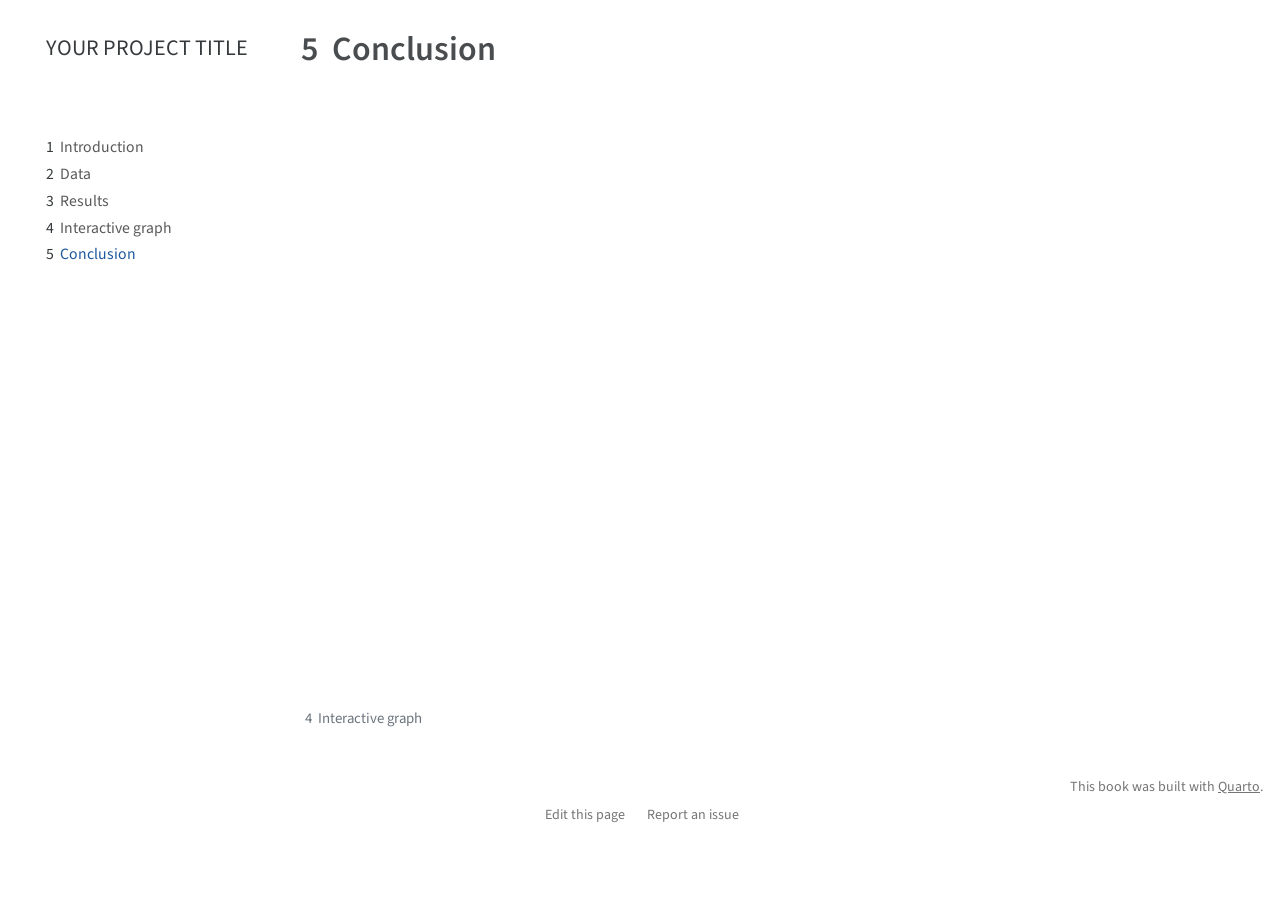
==== docs/conclusion.html @ 46163566 "Initial commit" ====
<!DOCTYPE html>
<html xmlns="http://www.w3.org/1999/xhtml" lang="en" xml:lang="en"><head>

<meta charset="utf-8">
<meta name="generator" content="quarto-1.3.433">

<meta name="viewport" content="width=device-width, initial-scale=1.0, user-scalable=yes">


<title>YOUR PROJECT TITLE - 5&nbsp; Conclusion</title>
<style>
code{white-space: pre-wrap;}
span.smallcaps{font-variant: small-caps;}
div.columns{display: flex; gap: min(4vw, 1.5em);}
div.column{flex: auto; overflow-x: auto;}
div.hanging-indent{margin-left: 1.5em; text-indent: -1.5em;}
ul.task-list{list-style: none;}
ul.task-list li input[type="checkbox"] {
  width: 0.8em;
  margin: 0 0.8em 0.2em -1em; /* quarto-specific, see https://github.com/quarto-dev/quarto-cli/issues/4556 */ 
  vertical-align: middle;
}
</style>


<script src="site_libs/quarto-nav/quarto-nav.js"></script>
<script src="site_libs/quarto-nav/headroom.min.js"></script>
<script src="site_libs/clipboard/clipboard.min.js"></script>
<script src="site_libs/quarto-search/autocomplete.umd.js"></script>
<script src="site_libs/quarto-search/fuse.min.js"></script>
<script src="site_libs/quarto-search/quarto-search.js"></script>
<meta name="quarto:offset" content="./">
<link href="./d3graph.html" rel="prev">
<script src="site_libs/quarto-html/quarto.js"></script>
<script src="site_libs/quarto-html/popper.min.js"></script>
<script src="site_libs/quarto-html/tippy.umd.min.js"></script>
<script src="site_libs/quarto-html/anchor.min.js"></script>
<link href="site_libs/quarto-html/tippy.css" rel="stylesheet">
<link href="site_libs/quarto-html/quarto-syntax-highlighting.css" rel="stylesheet" id="quarto-text-highlighting-styles">
<script src="site_libs/bootstrap/bootstrap.min.js"></script>
<link href="site_libs/bootstrap/bootstrap-icons.css" rel="stylesheet">
<link href="site_libs/bootstrap/bootstrap.min.css" rel="stylesheet" id="quarto-bootstrap" data-mode="light">
<script id="quarto-search-options" type="application/json">{
  "location": "sidebar",
  "copy-button": false,
  "collapse-after": 3,
  "panel-placement": "start",
  "type": "textbox",
  "limit": 20,
  "language": {
    "search-no-results-text": "No results",
    "search-matching-documents-text": "matching documents",
    "search-copy-link-title": "Copy link to search",
    "search-hide-matches-text": "Hide additional matches",
    "search-more-match-text": "more match in this document",
    "search-more-matches-text": "more matches in this document",
    "search-clear-button-title": "Clear",
    "search-detached-cancel-button-title": "Cancel",
    "search-submit-button-title": "Submit",
    "search-label": "Search"
  }
}</script>


</head>

<body class="nav-sidebar floating">

<div id="quarto-search-results"></div>
  <header id="quarto-header" class="headroom fixed-top">
  <nav class="quarto-secondary-nav">
    <div class="container-fluid d-flex">
      <button type="button" class="quarto-btn-toggle btn" data-bs-toggle="collapse" data-bs-target="#quarto-sidebar,#quarto-sidebar-glass" aria-controls="quarto-sidebar" aria-expanded="false" aria-label="Toggle sidebar navigation" onclick="if (window.quartoToggleHeadroom) { window.quartoToggleHeadroom(); }">
        <i class="bi bi-layout-text-sidebar-reverse"></i>
      </button>
      <nav class="quarto-page-breadcrumbs" aria-label="breadcrumb"><ol class="breadcrumb"><li class="breadcrumb-item"><a href="./conclusion.html"><span class="chapter-number">5</span>&nbsp; <span class="chapter-title">Conclusion</span></a></li></ol></nav>
      <a class="flex-grow-1" role="button" data-bs-toggle="collapse" data-bs-target="#quarto-sidebar,#quarto-sidebar-glass" aria-controls="quarto-sidebar" aria-expanded="false" aria-label="Toggle sidebar navigation" onclick="if (window.quartoToggleHeadroom) { window.quartoToggleHeadroom(); }">      
      </a>
      <button type="button" class="btn quarto-search-button" aria-label="" onclick="window.quartoOpenSearch();">
        <i class="bi bi-search"></i>
      </button>
    </div>
  </nav>
</header>
<!-- content -->
<div id="quarto-content" class="quarto-container page-columns page-rows-contents page-layout-article">
<!-- sidebar -->
  <nav id="quarto-sidebar" class="sidebar collapse collapse-horizontal sidebar-navigation floating overflow-auto">
    <div class="pt-lg-2 mt-2 text-left sidebar-header">
    <div class="sidebar-title mb-0 py-0">
      <a href="./">YOUR PROJECT TITLE</a> 
        <div class="sidebar-tools-main">
    <a href="https://github.com/YOUR_GITHUB_ACCOUNT/REPO_NAME" rel="" title="Source Code" class="quarto-navigation-tool px-1" aria-label="Source Code"><i class="bi bi-github"></i></a>
</div>
    </div>
      </div>
        <div class="mt-2 flex-shrink-0 align-items-center">
        <div class="sidebar-search">
        <div id="quarto-search" class="" title="Search"></div>
        </div>
        </div>
    <div class="sidebar-menu-container"> 
    <ul class="list-unstyled mt-1">
        <li class="sidebar-item">
  <div class="sidebar-item-container"> 
  <a href="./index.html" class="sidebar-item-text sidebar-link">
 <span class="menu-text"><span class="chapter-number">1</span>&nbsp; <span class="chapter-title">Introduction</span></span></a>
  </div>
</li>
        <li class="sidebar-item">
  <div class="sidebar-item-container"> 
  <a href="./data.html" class="sidebar-item-text sidebar-link">
 <span class="menu-text"><span class="chapter-number">2</span>&nbsp; <span class="chapter-title">Data</span></span></a>
  </div>
</li>
        <li class="sidebar-item">
  <div class="sidebar-item-container"> 
  <a href="./results.html" class="sidebar-item-text sidebar-link">
 <span class="menu-text"><span class="chapter-number">3</span>&nbsp; <span class="chapter-title">Results</span></span></a>
  </div>
</li>
        <li class="sidebar-item">
  <div class="sidebar-item-container"> 
  <a href="./d3graph.html" class="sidebar-item-text sidebar-link">
 <span class="menu-text"><span class="chapter-number">4</span>&nbsp; <span class="chapter-title">Interactive graph</span></span></a>
  </div>
</li>
        <li class="sidebar-item">
  <div class="sidebar-item-container"> 
  <a href="./conclusion.html" class="sidebar-item-text sidebar-link active">
 <span class="menu-text"><span class="chapter-number">5</span>&nbsp; <span class="chapter-title">Conclusion</span></span></a>
  </div>
</li>
    </ul>
    </div>
</nav>
<div id="quarto-sidebar-glass" data-bs-toggle="collapse" data-bs-target="#quarto-sidebar,#quarto-sidebar-glass"></div>
<!-- margin-sidebar -->
    <div id="quarto-margin-sidebar" class="sidebar margin-sidebar">
        
    </div>
<!-- main -->
<main class="content" id="quarto-document-content">

<header id="title-block-header" class="quarto-title-block default">
<div class="quarto-title">
<h1 class="title"><span class="chapter-number">5</span>&nbsp; <span class="chapter-title">Conclusion</span></h1>
</div>



<div class="quarto-title-meta">

    
  
    
  </div>
  

</header>




</main> <!-- /main -->
<script id="quarto-html-after-body" type="application/javascript">
window.document.addEventListener("DOMContentLoaded", function (event) {
  const toggleBodyColorMode = (bsSheetEl) => {
    const mode = bsSheetEl.getAttribute("data-mode");
    const bodyEl = window.document.querySelector("body");
    if (mode === "dark") {
      bodyEl.classList.add("quarto-dark");
      bodyEl.classList.remove("quarto-light");
    } else {
      bodyEl.classList.add("quarto-light");
      bodyEl.classList.remove("quarto-dark");
    }
  }
  const toggleBodyColorPrimary = () => {
    const bsSheetEl = window.document.querySelector("link#quarto-bootstrap");
    if (bsSheetEl) {
      toggleBodyColorMode(bsSheetEl);
    }
  }
  toggleBodyColorPrimary();  
  const icon = "";
  const anchorJS = new window.AnchorJS();
  anchorJS.options = {
    placement: 'right',
    icon: icon
  };
  anchorJS.add('.anchored');
  const isCodeAnnotation = (el) => {
    for (const clz of el.classList) {
      if (clz.startsWith('code-annotation-')) {                     
        return true;
      }
    }
    return false;
  }
  const clipboard = new window.ClipboardJS('.code-copy-button', {
    text: function(trigger) {
      const codeEl = trigger.previousElementSibling.cloneNode(true);
      for (const childEl of codeEl.children) {
        if (isCodeAnnotation(childEl)) {
          childEl.remove();
        }
      }
      return codeEl.innerText;
    }
  });
  clipboard.on('success', function(e) {
    // button target
    const button = e.trigger;
    // don't keep focus
    button.blur();
    // flash "checked"
    button.classList.add('code-copy-button-checked');
    var currentTitle = button.getAttribute("title");
    button.setAttribute("title", "Copied!");
    let tooltip;
    if (window.bootstrap) {
      button.setAttribute("data-bs-toggle", "tooltip");
      button.setAttribute("data-bs-placement", "left");
      button.setAttribute("data-bs-title", "Copied!");
      tooltip = new bootstrap.Tooltip(button, 
        { trigger: "manual", 
          customClass: "code-copy-button-tooltip",
          offset: [0, -8]});
      tooltip.show();    
    }
    setTimeout(function() {
      if (tooltip) {
        tooltip.hide();
        button.removeAttribute("data-bs-title");
        button.removeAttribute("data-bs-toggle");
        button.removeAttribute("data-bs-placement");
      }
      button.setAttribute("title", currentTitle);
      button.classList.remove('code-copy-button-checked');
    }, 1000);
    // clear code selection
    e.clearSelection();
  });
  function tippyHover(el, contentFn) {
    const config = {
      allowHTML: true,
      content: contentFn,
      maxWidth: 500,
      delay: 100,
      arrow: false,
      appendTo: function(el) {
          return el.parentElement;
      },
      interactive: true,
      interactiveBorder: 10,
      theme: 'quarto',
      placement: 'bottom-start'
    };
    window.tippy(el, config); 
  }
  const noterefs = window.document.querySelectorAll('a[role="doc-noteref"]');
  for (var i=0; i<noterefs.length; i++) {
    const ref = noterefs[i];
    tippyHover(ref, function() {
      // use id or data attribute instead here
      let href = ref.getAttribute('data-footnote-href') || ref.getAttribute('href');
      try { href = new URL(href).hash; } catch {}
      const id = href.replace(/^#\/?/, "");
      const note = window.document.getElementById(id);
      return note.innerHTML;
    });
  }
      let selectedAnnoteEl;
      const selectorForAnnotation = ( cell, annotation) => {
        let cellAttr = 'data-code-cell="' + cell + '"';
        let lineAttr = 'data-code-annotation="' +  annotation + '"';
        const selector = 'span[' + cellAttr + '][' + lineAttr + ']';
        return selector;
      }
      const selectCodeLines = (annoteEl) => {
        const doc = window.document;
        const targetCell = annoteEl.getAttribute("data-target-cell");
        const targetAnnotation = annoteEl.getAttribute("data-target-annotation");
        const annoteSpan = window.document.querySelector(selectorForAnnotation(targetCell, targetAnnotation));
        const lines = annoteSpan.getAttribute("data-code-lines").split(",");
        const lineIds = lines.map((line) => {
          return targetCell + "-" + line;
        })
        let top = null;
        let height = null;
        let parent = null;
        if (lineIds.length > 0) {
            //compute the position of the single el (top and bottom and make a div)
            const el = window.document.getElementById(lineIds[0]);
            top = el.offsetTop;
            height = el.offsetHeight;
            parent = el.parentElement.parentElement;
          if (lineIds.length > 1) {
            const lastEl = window.document.getElementById(lineIds[lineIds.length - 1]);
            const bottom = lastEl.offsetTop + lastEl.offsetHeight;
            height = bottom - top;
          }
          if (top !== null && height !== null && parent !== null) {
            // cook up a div (if necessary) and position it 
            let div = window.document.getElementById("code-annotation-line-highlight");
            if (div === null) {
              div = window.document.createElement("div");
              div.setAttribute("id", "code-annotation-line-highlight");
              div.style.position = 'absolute';
              parent.appendChild(div);
            }
            div.style.top = top - 2 + "px";
            div.style.height = height + 4 + "px";
            let gutterDiv = window.document.getElementById("code-annotation-line-highlight-gutter");
            if (gutterDiv === null) {
              gutterDiv = window.document.createElement("div");
              gutterDiv.setAttribute("id", "code-annotation-line-highlight-gutter");
              gutterDiv.style.position = 'absolute';
              const codeCell = window.document.getElementById(targetCell);
              const gutter = codeCell.querySelector('.code-annotation-gutter');
              gutter.appendChild(gutterDiv);
            }
            gutterDiv.style.top = top - 2 + "px";
            gutterDiv.style.height = height + 4 + "px";
          }
          selectedAnnoteEl = annoteEl;
        }
      };
      const unselectCodeLines = () => {
        const elementsIds = ["code-annotation-line-highlight", "code-annotation-line-highlight-gutter"];
        elementsIds.forEach((elId) => {
          const div = window.document.getElementById(elId);
          if (div) {
            div.remove();
          }
        });
        selectedAnnoteEl = undefined;
      };
      // Attach click handler to the DT
      const annoteDls = window.document.querySelectorAll('dt[data-target-cell]');
      for (const annoteDlNode of annoteDls) {
        annoteDlNode.addEventListener('click', (event) => {
          const clickedEl = event.target;
          if (clickedEl !== selectedAnnoteEl) {
            unselectCodeLines();
            const activeEl = window.document.querySelector('dt[data-target-cell].code-annotation-active');
            if (activeEl) {
              activeEl.classList.remove('code-annotation-active');
            }
            selectCodeLines(clickedEl);
            clickedEl.classList.add('code-annotation-active');
          } else {
            // Unselect the line
            unselectCodeLines();
            clickedEl.classList.remove('code-annotation-active');
          }
        });
      }
  const findCites = (el) => {
    const parentEl = el.parentElement;
    if (parentEl) {
      const cites = parentEl.dataset.cites;
      if (cites) {
        return {
          el,
          cites: cites.split(' ')
        };
      } else {
        return findCites(el.parentElement)
      }
    } else {
      return undefined;
    }
  };
  var bibliorefs = window.document.querySelectorAll('a[role="doc-biblioref"]');
  for (var i=0; i<bibliorefs.length; i++) {
    const ref = bibliorefs[i];
    const citeInfo = findCites(ref);
    if (citeInfo) {
      tippyHover(citeInfo.el, function() {
        var popup = window.document.createElement('div');
        citeInfo.cites.forEach(function(cite) {
          var citeDiv = window.document.createElement('div');
          citeDiv.classList.add('hanging-indent');
          citeDiv.classList.add('csl-entry');
          var biblioDiv = window.document.getElementById('ref-' + cite);
          if (biblioDiv) {
            citeDiv.innerHTML = biblioDiv.innerHTML;
          }
          popup.appendChild(citeDiv);
        });
        return popup.innerHTML;
      });
    }
  }
});
</script>
<nav class="page-navigation">
  <div class="nav-page nav-page-previous">
      <a href="./d3graph.html" class="pagination-link">
        <i class="bi bi-arrow-left-short"></i> <span class="nav-page-text"><span class="chapter-number">4</span>&nbsp; <span class="chapter-title">Interactive graph</span></span>
      </a>          
  </div>
  <div class="nav-page nav-page-next">
  </div>
</nav>
</div> <!-- /content -->
<footer class="footer">
  <div class="nav-footer">
    <div class="nav-footer-left">
      &nbsp;
    </div>   
    <div class="nav-footer-center">
      &nbsp;
    <div class="toc-actions"><div><i class="bi bi-github"></i></div><div class="action-links"><p><a href="https://github.com/YOUR_GITHUB_ACCOUNT/REPO_NAME/edit/main/conclusion.qmd" class="toc-action">Edit this page</a></p><p><a href="https://github.com/YOUR_GITHUB_ACCOUNT/REPO_NAME/issues/new" class="toc-action">Report an issue</a></p></div></div></div>
    <div class="nav-footer-right">This book was built with <a href="https://quarto.org/">Quarto</a>.</div>
  </div>
</footer>



</body></html>
---- docs/site_libs/quarto-html/tippy.css ----
.tippy-box[data-animation=fade][data-state=hidden]{opacity:0}[data-tippy-root]{max-width:calc(100vw - 10px)}.tippy-box{position:relative;background-color:#333;color:#fff;border-radius:4px;font-size:14px;line-height:1.4;white-space:normal;outline:0;transition-property:transform,visibility,opacity}.tippy-box[data-placement^=top]>.tippy-arrow{bottom:0}.tippy-box[data-placement^=top]>.tippy-arrow:before{bottom:-7px;left:0;border-width:8px 8px 0;border-top-color:initial;transform-origin:center top}.tippy-box[data-placement^=bottom]>.tippy-arrow{top:0}.tippy-box[data-placement^=bottom]>.tippy-arrow:before{top:-7px;left:0;border-width:0 8px 8px;border-bottom-color:initial;transform-origin:center bottom}.tippy-box[data-placement^=left]>.tippy-arrow{right:0}.tippy-box[data-placement^=left]>.tippy-arrow:before{border-width:8px 0 8px 8px;border-left-color:initial;right:-7px;transform-origin:center left}.tippy-box[data-placement^=right]>.tippy-arrow{left:0}.tippy-box[data-placement^=right]>.tippy-arrow:before{left:-7px;border-width:8px 8px 8px 0;border-right-color:initial;transform-origin:center right}.tippy-box[data-inertia][data-state=visible]{transition-timing-function:cubic-bezier(.54,1.5,.38,1.11)}.tippy-arrow{width:16px;height:16px;color:#333}.tippy-arrow:before{content:"";position:absolute;border-color:transparent;border-style:solid}.tippy-content{position:relative;padding:5px 9px;z-index:1}
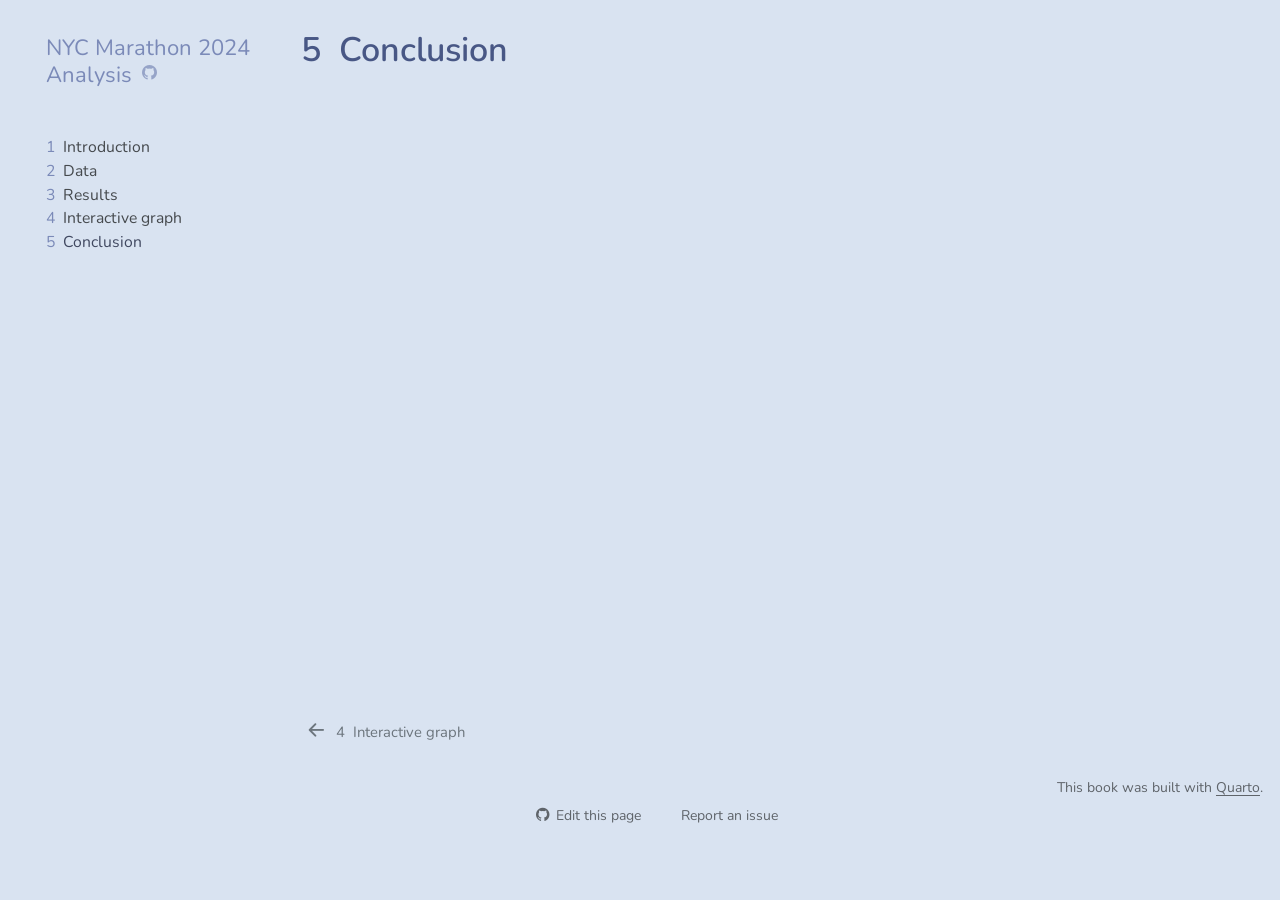
==== commit b4e07471: "render" ====
--- a/docs/conclusion.html
+++ b/docs/conclusion.html
@@ -2,12 +2,12 @@
 <html xmlns="http://www.w3.org/1999/xhtml" lang="en" xml:lang="en"><head>
 
 <meta charset="utf-8">
-<meta name="generator" content="quarto-1.3.433">
+<meta name="generator" content="quarto-1.4.555">
 
 <meta name="viewport" content="width=device-width, initial-scale=1.0, user-scalable=yes">
 
 
-<title>YOUR PROJECT TITLE - 5&nbsp; Conclusion</title>
+<title>NYC Marathon 2024 Analysis - 5&nbsp; Conclusion</title>
 <style>
 code{white-space: pre-wrap;}
 span.smallcaps{font-variant: small-caps;}
@@ -46,7 +46,13 @@
   "collapse-after": 3,
   "panel-placement": "start",
   "type": "textbox",
-  "limit": 20,
+  "limit": 50,
+  "keyboard-shortcut": [
+    "f",
+    "/",
+    "s"
+  ],
+  "show-item-context": false,
   "language": {
     "search-no-results-text": "No results",
     "search-matching-documents-text": "matching documents",
@@ -55,6 +61,7 @@
     "search-more-match-text": "more match in this document",
     "search-more-matches-text": "more matches in this document",
     "search-clear-button-title": "Clear",
+    "search-text-placeholder": "",
     "search-detached-cancel-button-title": "Cancel",
     "search-submit-button-title": "Submit",
     "search-label": "Search"
@@ -70,12 +77,12 @@
   <header id="quarto-header" class="headroom fixed-top">
   <nav class="quarto-secondary-nav">
     <div class="container-fluid d-flex">
-      <button type="button" class="quarto-btn-toggle btn" data-bs-toggle="collapse" data-bs-target="#quarto-sidebar,#quarto-sidebar-glass" aria-controls="quarto-sidebar" aria-expanded="false" aria-label="Toggle sidebar navigation" onclick="if (window.quartoToggleHeadroom) { window.quartoToggleHeadroom(); }">
+      <button type="button" class="quarto-btn-toggle btn" data-bs-toggle="collapse" data-bs-target=".quarto-sidebar-collapse-item" aria-controls="quarto-sidebar" aria-expanded="false" aria-label="Toggle sidebar navigation" onclick="if (window.quartoToggleHeadroom) { window.quartoToggleHeadroom(); }">
         <i class="bi bi-layout-text-sidebar-reverse"></i>
       </button>
-      <nav class="quarto-page-breadcrumbs" aria-label="breadcrumb"><ol class="breadcrumb"><li class="breadcrumb-item"><a href="./conclusion.html"><span class="chapter-number">5</span>&nbsp; <span class="chapter-title">Conclusion</span></a></li></ol></nav>
-      <a class="flex-grow-1" role="button" data-bs-toggle="collapse" data-bs-target="#quarto-sidebar,#quarto-sidebar-glass" aria-controls="quarto-sidebar" aria-expanded="false" aria-label="Toggle sidebar navigation" onclick="if (window.quartoToggleHeadroom) { window.quartoToggleHeadroom(); }">      
-      </a>
+        <nav class="quarto-page-breadcrumbs" aria-label="breadcrumb"><ol class="breadcrumb"><li class="breadcrumb-item"><a href="./conclusion.html"><span class="chapter-number">5</span>&nbsp; <span class="chapter-title">Conclusion</span></a></li></ol></nav>
+        <a class="flex-grow-1" role="button" data-bs-toggle="collapse" data-bs-target=".quarto-sidebar-collapse-item" aria-controls="quarto-sidebar" aria-expanded="false" aria-label="Toggle sidebar navigation" onclick="if (window.quartoToggleHeadroom) { window.quartoToggleHeadroom(); }">      
+        </a>
       <button type="button" class="btn quarto-search-button" aria-label="" onclick="window.quartoOpenSearch();">
         <i class="bi bi-search"></i>
       </button>
@@ -85,12 +92,12 @@
 <!-- content -->
 <div id="quarto-content" class="quarto-container page-columns page-rows-contents page-layout-article">
 <!-- sidebar -->
-  <nav id="quarto-sidebar" class="sidebar collapse collapse-horizontal sidebar-navigation floating overflow-auto">
+  <nav id="quarto-sidebar" class="sidebar collapse collapse-horizontal quarto-sidebar-collapse-item sidebar-navigation floating overflow-auto">
     <div class="pt-lg-2 mt-2 text-left sidebar-header">
     <div class="sidebar-title mb-0 py-0">
-      <a href="./">YOUR PROJECT TITLE</a> 
+      <a href="./">NYC Marathon 2024 Analysis</a> 
         <div class="sidebar-tools-main">
-    <a href="https://github.com/YOUR_GITHUB_ACCOUNT/REPO_NAME" rel="" title="Source Code" class="quarto-navigation-tool px-1" aria-label="Source Code"><i class="bi bi-github"></i></a>
+    <a href="https://github.com/agomezlloret/edav_final_proj.git" title="Source Code" class="quarto-navigation-tool px-1" aria-label="Source Code"><i class="bi bi-github"></i></a>
 </div>
     </div>
       </div>
@@ -134,7 +141,7 @@
     </ul>
     </div>
 </nav>
-<div id="quarto-sidebar-glass" data-bs-toggle="collapse" data-bs-target="#quarto-sidebar,#quarto-sidebar-glass"></div>
+<div id="quarto-sidebar-glass" class="quarto-sidebar-collapse-item" data-bs-toggle="collapse" data-bs-target=".quarto-sidebar-collapse-item"></div>
 <!-- margin-sidebar -->
     <div id="quarto-margin-sidebar" class="sidebar margin-sidebar">
         
@@ -157,7 +164,9 @@
   </div>
   
 
+
 </header>
+
 
 
 
@@ -242,10 +251,27 @@
     // clear code selection
     e.clearSelection();
   });
-  function tippyHover(el, contentFn) {
+    var localhostRegex = new RegExp(/^(?:http|https):\/\/localhost\:?[0-9]*\//);
+    var mailtoRegex = new RegExp(/^mailto:/);
+      var filterRegex = new RegExp('/' + window.location.host + '/');
+    var isInternal = (href) => {
+        return filterRegex.test(href) || localhostRegex.test(href) || mailtoRegex.test(href);
+    }
+    // Inspect non-navigation links and adorn them if external
+ 	var links = window.document.querySelectorAll('a[href]:not(.nav-link):not(.navbar-brand):not(.toc-action):not(.sidebar-link):not(.sidebar-item-toggle):not(.pagination-link):not(.no-external):not([aria-hidden]):not(.dropdown-item):not(.quarto-navigation-tool)');
+    for (var i=0; i<links.length; i++) {
+      const link = links[i];
+      if (!isInternal(link.href)) {
+        // undo the damage that might have been done by quarto-nav.js in the case of
+        // links that we want to consider external
+        if (link.dataset.originalHref !== undefined) {
+          link.href = link.dataset.originalHref;
+        }
+      }
+    }
+  function tippyHover(el, contentFn, onTriggerFn, onUntriggerFn) {
     const config = {
       allowHTML: true,
-      content: contentFn,
       maxWidth: 500,
       delay: 100,
       arrow: false,
@@ -255,8 +281,17 @@
       interactive: true,
       interactiveBorder: 10,
       theme: 'quarto',
-      placement: 'bottom-start'
+      placement: 'bottom-start',
     };
+    if (contentFn) {
+      config.content = contentFn;
+    }
+    if (onTriggerFn) {
+      config.onTrigger = onTriggerFn;
+    }
+    if (onUntriggerFn) {
+      config.onUntrigger = onUntriggerFn;
+    }
     window.tippy(el, config); 
   }
   const noterefs = window.document.querySelectorAll('a[role="doc-noteref"]');
@@ -268,7 +303,130 @@
       try { href = new URL(href).hash; } catch {}
       const id = href.replace(/^#\/?/, "");
       const note = window.document.getElementById(id);
-      return note.innerHTML;
+      if (note) {
+        return note.innerHTML;
+      } else {
+        return "";
+      }
+    });
+  }
+  const xrefs = window.document.querySelectorAll('a.quarto-xref');
+  const processXRef = (id, note) => {
+    // Strip column container classes
+    const stripColumnClz = (el) => {
+      el.classList.remove("page-full", "page-columns");
+      if (el.children) {
+        for (const child of el.children) {
+          stripColumnClz(child);
+        }
+      }
+    }
+    stripColumnClz(note)
+    if (id === null || id.startsWith('sec-')) {
+      // Special case sections, only their first couple elements
+      const container = document.createElement("div");
+      if (note.children && note.children.length > 2) {
+        container.appendChild(note.children[0].cloneNode(true));
+        for (let i = 1; i < note.children.length; i++) {
+          const child = note.children[i];
+          if (child.tagName === "P" && child.innerText === "") {
+            continue;
+          } else {
+            container.appendChild(child.cloneNode(true));
+            break;
+          }
+        }
+        if (window.Quarto?.typesetMath) {
+          window.Quarto.typesetMath(container);
+        }
+        return container.innerHTML
+      } else {
+        if (window.Quarto?.typesetMath) {
+          window.Quarto.typesetMath(note);
+        }
+        return note.innerHTML;
+      }
+    } else {
+      // Remove any anchor links if they are present
+      const anchorLink = note.querySelector('a.anchorjs-link');
+      if (anchorLink) {
+        anchorLink.remove();
+      }
+      if (window.Quarto?.typesetMath) {
+        window.Quarto.typesetMath(note);
+      }
+      // TODO in 1.5, we should make sure this works without a callout special case
+      if (note.classList.contains("callout")) {
+        return note.outerHTML;
+      } else {
+        return note.innerHTML;
+      }
+    }
+  }
+  for (var i=0; i<xrefs.length; i++) {
+    const xref = xrefs[i];
+    tippyHover(xref, undefined, function(instance) {
+      instance.disable();
+      let url = xref.getAttribute('href');
+      let hash = undefined; 
+      if (url.startsWith('#')) {
+        hash = url;
+      } else {
+        try { hash = new URL(url).hash; } catch {}
+      }
+      if (hash) {
+        const id = hash.replace(/^#\/?/, "");
+        const note = window.document.getElementById(id);
+        if (note !== null) {
+          try {
+            const html = processXRef(id, note.cloneNode(true));
+            instance.setContent(html);
+          } finally {
+            instance.enable();
+            instance.show();
+          }
+        } else {
+          // See if we can fetch this
+          fetch(url.split('#')[0])
+          .then(res => res.text())
+          .then(html => {
+            const parser = new DOMParser();
+            const htmlDoc = parser.parseFromString(html, "text/html");
+            const note = htmlDoc.getElementById(id);
+            if (note !== null) {
+              const html = processXRef(id, note);
+              instance.setContent(html);
+            } 
+          }).finally(() => {
+            instance.enable();
+            instance.show();
+          });
+        }
+      } else {
+        // See if we can fetch a full url (with no hash to target)
+        // This is a special case and we should probably do some content thinning / targeting
+        fetch(url)
+        .then(res => res.text())
+        .then(html => {
+          const parser = new DOMParser();
+          const htmlDoc = parser.parseFromString(html, "text/html");
+          const note = htmlDoc.querySelector('main.content');
+          if (note !== null) {
+            // This should only happen for chapter cross references
+            // (since there is no id in the URL)
+            // remove the first header
+            if (note.children.length > 0 && note.children[0].tagName === "HEADER") {
+              note.children[0].remove();
+            }
+            const html = processXRef(null, note);
+            instance.setContent(html);
+          } 
+        }).finally(() => {
+          instance.enable();
+          instance.show();
+        });
+      }
+    }, function(instance) {
     });
   }
       let selectedAnnoteEl;
@@ -312,6 +470,7 @@
             }
             div.style.top = top - 2 + "px";
             div.style.height = height + 4 + "px";
+            div.style.left = 0;
             let gutterDiv = window.document.getElementById("code-annotation-line-highlight-gutter");
             if (gutterDiv === null) {
               gutterDiv = window.document.createElement("div");
@@ -337,6 +496,32 @@
         });
         selectedAnnoteEl = undefined;
       };
+        // Handle positioning of the toggle
+    window.addEventListener(
+      "resize",
+      throttle(() => {
+        elRect = undefined;
+        if (selectedAnnoteEl) {
+          selectCodeLines(selectedAnnoteEl);
+        }
+      }, 10)
+    );
+    function throttle(fn, ms) {
+    let throttle = false;
+    let timer;
+      return (...args) => {
+        if(!throttle) { // first call gets through
+            fn.apply(this, args);
+            throttle = true;
+        } else { // all the others get throttled
+            if(timer) clearTimeout(timer); // cancel #2
+            timer = setTimeout(() => {
+              fn.apply(this, args);
+              timer = throttle = false;
+            }, ms);
+        }
+      };
+    }
       // Attach click handler to the DT
       const annoteDls = window.document.querySelectorAll('dt[data-target-cell]');
       for (const annoteDlNode of annoteDls) {
@@ -398,7 +583,7 @@
 </script>
 <nav class="page-navigation">
   <div class="nav-page nav-page-previous">
-      <a href="./d3graph.html" class="pagination-link">
+      <a href="./d3graph.html" class="pagination-link" aria-label="Interactive graph">
         <i class="bi bi-arrow-left-short"></i> <span class="nav-page-text"><span class="chapter-number">4</span>&nbsp; <span class="chapter-title">Interactive graph</span></span>
       </a>          
   </div>
@@ -413,11 +598,14 @@
     </div>   
     <div class="nav-footer-center">
       &nbsp;
-    <div class="toc-actions"><div><i class="bi bi-github"></i></div><div class="action-links"><p><a href="https://github.com/YOUR_GITHUB_ACCOUNT/REPO_NAME/edit/main/conclusion.qmd" class="toc-action">Edit this page</a></p><p><a href="https://github.com/YOUR_GITHUB_ACCOUNT/REPO_NAME/issues/new" class="toc-action">Report an issue</a></p></div></div></div>
-    <div class="nav-footer-right">This book was built with <a href="https://quarto.org/">Quarto</a>.</div>
+    <div class="toc-actions"><ul><li><a href="https://github.com/agomezlloret/edav_final_proj.git/edit/main/conclusion.qmd" class="toc-action"><i class="bi bi-github"></i>Edit this page</a></li><li><a href="https://github.com/agomezlloret/edav_final_proj.git/issues/new" class="toc-action"><i class="bi empty"></i>Report an issue</a></li></ul></div></div>
+    <div class="nav-footer-right">
+<p>This book was built with <a href="https://quarto.org/">Quarto</a>.</p>
+</div>
   </div>
 </footer>
 
 
 
+
 </body></html>
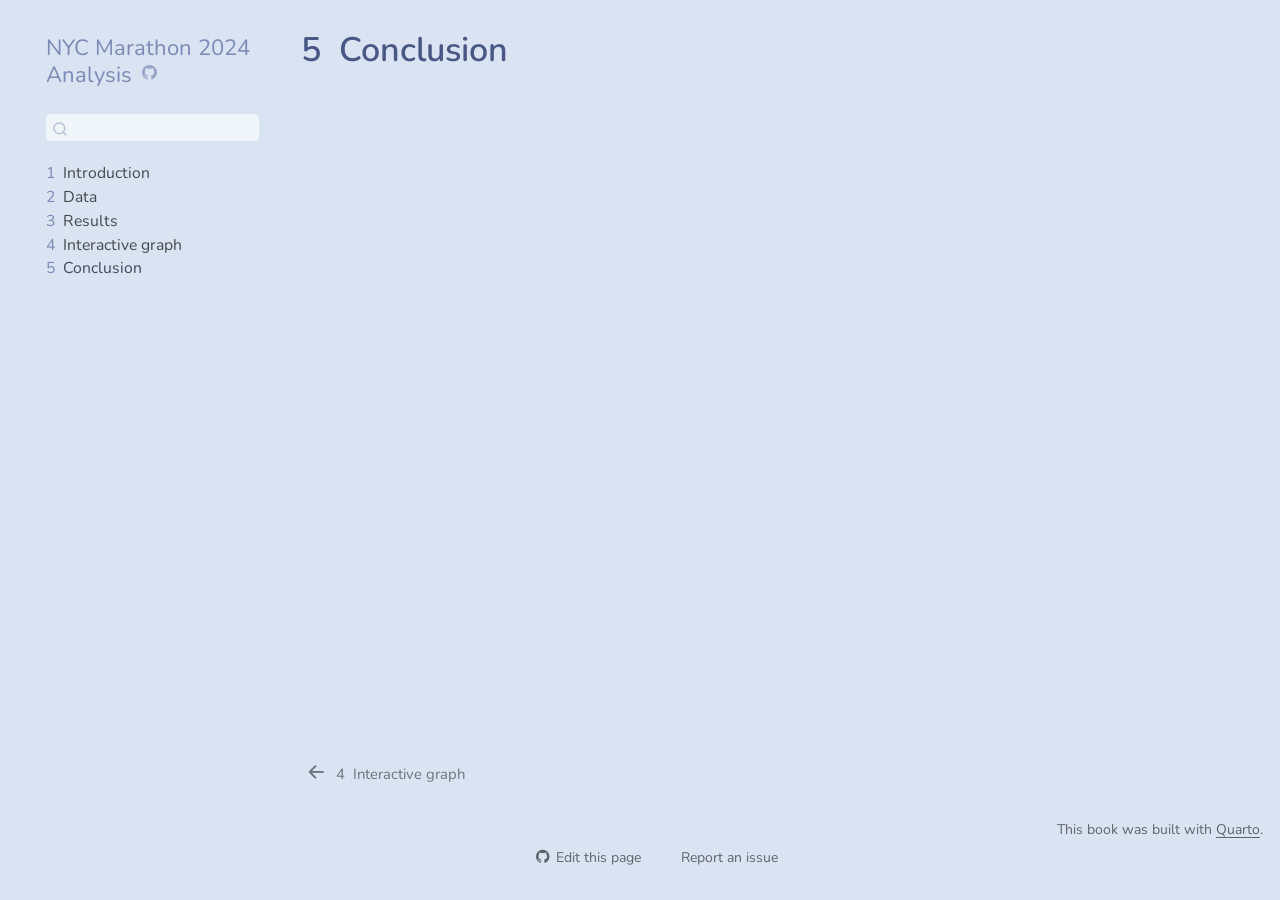
==== commit c0c18390: "commit" ====
--- a/docs/conclusion.html
+++ b/docs/conclusion.html
@@ -2,12 +2,12 @@
 <html xmlns="http://www.w3.org/1999/xhtml" lang="en" xml:lang="en"><head>
 
 <meta charset="utf-8">
-<meta name="generator" content="quarto-1.4.555">
+<meta name="generator" content="quarto-1.5.57">
 
 <meta name="viewport" content="width=device-width, initial-scale=1.0, user-scalable=yes">
 
 
-<title>NYC Marathon 2024 Analysis - 5&nbsp; Conclusion</title>
+<title>5&nbsp; Conclusion – NYC Marathon 2024 Analysis</title>
 <style>
 code{white-space: pre-wrap;}
 span.smallcaps{font-variant: small-caps;}
@@ -77,13 +77,13 @@
   <header id="quarto-header" class="headroom fixed-top">
   <nav class="quarto-secondary-nav">
     <div class="container-fluid d-flex">
-      <button type="button" class="quarto-btn-toggle btn" data-bs-toggle="collapse" data-bs-target=".quarto-sidebar-collapse-item" aria-controls="quarto-sidebar" aria-expanded="false" aria-label="Toggle sidebar navigation" onclick="if (window.quartoToggleHeadroom) { window.quartoToggleHeadroom(); }">
+      <button type="button" class="quarto-btn-toggle btn" data-bs-toggle="collapse" role="button" data-bs-target=".quarto-sidebar-collapse-item" aria-controls="quarto-sidebar" aria-expanded="false" aria-label="Toggle sidebar navigation" onclick="if (window.quartoToggleHeadroom) { window.quartoToggleHeadroom(); }">
         <i class="bi bi-layout-text-sidebar-reverse"></i>
       </button>
         <nav class="quarto-page-breadcrumbs" aria-label="breadcrumb"><ol class="breadcrumb"><li class="breadcrumb-item"><a href="./conclusion.html"><span class="chapter-number">5</span>&nbsp; <span class="chapter-title">Conclusion</span></a></li></ol></nav>
-        <a class="flex-grow-1" role="button" data-bs-toggle="collapse" data-bs-target=".quarto-sidebar-collapse-item" aria-controls="quarto-sidebar" aria-expanded="false" aria-label="Toggle sidebar navigation" onclick="if (window.quartoToggleHeadroom) { window.quartoToggleHeadroom(); }">      
+        <a class="flex-grow-1" role="navigation" data-bs-toggle="collapse" data-bs-target=".quarto-sidebar-collapse-item" aria-controls="quarto-sidebar" aria-expanded="false" aria-label="Toggle sidebar navigation" onclick="if (window.quartoToggleHeadroom) { window.quartoToggleHeadroom(); }">      
         </a>
-      <button type="button" class="btn quarto-search-button" aria-label="" onclick="window.quartoOpenSearch();">
+      <button type="button" class="btn quarto-search-button" aria-label="Search" onclick="window.quartoOpenSearch();">
         <i class="bi bi-search"></i>
       </button>
     </div>
@@ -143,7 +143,7 @@
 </nav>
 <div id="quarto-sidebar-glass" class="quarto-sidebar-collapse-item" data-bs-toggle="collapse" data-bs-target=".quarto-sidebar-collapse-item"></div>
 <!-- margin-sidebar -->
-    <div id="quarto-margin-sidebar" class="sidebar margin-sidebar">
+    <div id="quarto-margin-sidebar" class="sidebar margin-sidebar zindex-bottom">
         
     </div>
 <!-- main -->
@@ -207,18 +207,7 @@
     }
     return false;
   }
-  const clipboard = new window.ClipboardJS('.code-copy-button', {
-    text: function(trigger) {
-      const codeEl = trigger.previousElementSibling.cloneNode(true);
-      for (const childEl of codeEl.children) {
-        if (isCodeAnnotation(childEl)) {
-          childEl.remove();
-        }
-      }
-      return codeEl.innerText;
-    }
-  });
-  clipboard.on('success', function(e) {
+  const onCopySuccess = function(e) {
     // button target
     const button = e.trigger;
     // don't keep focus
@@ -250,7 +239,29 @@
     }, 1000);
     // clear code selection
     e.clearSelection();
+  }
+  const getTextToCopy = function(trigger) {
+      const codeEl = trigger.previousElementSibling.cloneNode(true);
+      for (const childEl of codeEl.children) {
+        if (isCodeAnnotation(childEl)) {
+          childEl.remove();
+        }
+      }
+      return codeEl.innerText;
+  }
+  const clipboard = new window.ClipboardJS('.code-copy-button:not([data-in-quarto-modal])', {
+    text: getTextToCopy
   });
+  clipboard.on('success', onCopySuccess);
+  if (window.document.getElementById('quarto-embedded-source-code-modal')) {
+    // For code content inside modals, clipBoardJS needs to be initialized with a container option
+    // TODO: Check when it could be a function (https://github.com/zenorocha/clipboard.js/issues/860)
+    const clipboardModal = new window.ClipboardJS('.code-copy-button[data-in-quarto-modal]', {
+      text: getTextToCopy,
+      container: window.document.getElementById('quarto-embedded-source-code-modal')
+    });
+    clipboardModal.on('success', onCopySuccess);
+  }
     var localhostRegex = new RegExp(/^(?:http|https):\/\/localhost\:?[0-9]*\//);
     var mailtoRegex = new RegExp(/^mailto:/);
       var filterRegex = new RegExp('/' + window.location.host + '/');
@@ -258,7 +269,7 @@
         return filterRegex.test(href) || localhostRegex.test(href) || mailtoRegex.test(href);
     }
     // Inspect non-navigation links and adorn them if external
- 	var links = window.document.querySelectorAll('a[href]:not(.nav-link):not(.navbar-brand):not(.toc-action):not(.sidebar-link):not(.sidebar-item-toggle):not(.pagination-link):not(.no-external):not([aria-hidden]):not(.dropdown-item):not(.quarto-navigation-tool)');
+ 	var links = window.document.querySelectorAll('a[href]:not(.nav-link):not(.navbar-brand):not(.toc-action):not(.sidebar-link):not(.sidebar-item-toggle):not(.pagination-link):not(.no-external):not([aria-hidden]):not(.dropdown-item):not(.quarto-navigation-tool):not(.about-link)');
     for (var i=0; i<links.length; i++) {
       const link = links[i];
       if (!isInternal(link.href)) {
--- a/docs/site_libs/quarto-html/quarto-syntax-highlighting.css
+++ b/docs/site_libs/quarto-html/quarto-syntax-highlighting.css
@@ -0,0 +1,205 @@
+/* quarto syntax highlight colors */
+:root {
+  --quarto-hl-ot-color: #003B4F;
+  --quarto-hl-at-color: #657422;
+  --quarto-hl-ss-color: #20794D;
+  --quarto-hl-an-color: #5E5E5E;
+  --quarto-hl-fu-color: #4758AB;
+  --quarto-hl-st-color: #20794D;
+  --quarto-hl-cf-color: #003B4F;
+  --quarto-hl-op-color: #5E5E5E;
+  --quarto-hl-er-color: #AD0000;
+  --quarto-hl-bn-color: #AD0000;
+  --quarto-hl-al-color: #AD0000;
+  --quarto-hl-va-color: #111111;
+  --quarto-hl-bu-color: inherit;
+  --quarto-hl-ex-color: inherit;
+  --quarto-hl-pp-color: #AD0000;
+  --quarto-hl-in-color: #5E5E5E;
+  --quarto-hl-vs-color: #20794D;
+  --quarto-hl-wa-color: #5E5E5E;
+  --quarto-hl-do-color: #5E5E5E;
+  --quarto-hl-im-color: #00769E;
+  --quarto-hl-ch-color: #20794D;
+  --quarto-hl-dt-color: #AD0000;
+  --quarto-hl-fl-color: #AD0000;
+  --quarto-hl-co-color: #5E5E5E;
+  --quarto-hl-cv-color: #5E5E5E;
+  --quarto-hl-cn-color: #8f5902;
+  --quarto-hl-sc-color: #5E5E5E;
+  --quarto-hl-dv-color: #AD0000;
+  --quarto-hl-kw-color: #003B4F;
+}
+
+/* other quarto variables */
+:root {
+  --quarto-font-monospace: SFMono-Regular, Menlo, Monaco, Consolas, "Liberation Mono", "Courier New", monospace;
+}
+
+pre > code.sourceCode > span {
+  color: #003B4F;
+}
+
+code span {
+  color: #003B4F;
+}
+
+code.sourceCode > span {
+  color: #003B4F;
+}
+
+div.sourceCode,
+div.sourceCode pre.sourceCode {
+  color: #003B4F;
+}
+
+code span.ot {
+  color: #003B4F;
+  font-style: inherit;
+}
+
+code span.at {
+  color: #657422;
+  font-style: inherit;
+}
+
+code span.ss {
+  color: #20794D;
+  font-style: inherit;
+}
+
+code span.an {
+  color: #5E5E5E;
+  font-style: inherit;
+}
+
+code span.fu {
+  color: #4758AB;
+  font-style: inherit;
+}
+
+code span.st {
+  color: #20794D;
+  font-style: inherit;
+}
+
+code span.cf {
+  color: #003B4F;
+  font-weight: bold;
+  font-style: inherit;
+}
+
+code span.op {
+  color: #5E5E5E;
+  font-style: inherit;
+}
+
+code span.er {
+  color: #AD0000;
+  font-style: inherit;
+}
+
+code span.bn {
+  color: #AD0000;
+  font-style: inherit;
+}
+
+code span.al {
+  color: #AD0000;
+  font-style: inherit;
+}
+
+code span.va {
+  color: #111111;
+  font-style: inherit;
+}
+
+code span.bu {
+  font-style: inherit;
+}
+
+code span.ex {
+  font-style: inherit;
+}
+
+code span.pp {
+  color: #AD0000;
+  font-style: inherit;
+}
+
+code span.in {
+  color: #5E5E5E;
+  font-style: inherit;
+}
+
+code span.vs {
+  color: #20794D;
+  font-style: inherit;
+}
+
+code span.wa {
+  color: #5E5E5E;
+  font-style: italic;
+}
+
+code span.do {
+  color: #5E5E5E;
+  font-style: italic;
+}
+
+code span.im {
+  color: #00769E;
+  font-style: inherit;
+}
+
+code span.ch {
+  color: #20794D;
+  font-style: inherit;
+}
+
+code span.dt {
+  color: #AD0000;
+  font-style: inherit;
+}
+
+code span.fl {
+  color: #AD0000;
+  font-style: inherit;
+}
+
+code span.co {
+  color: #5E5E5E;
+  font-style: inherit;
+}
+
+code span.cv {
+  color: #5E5E5E;
+  font-style: italic;
+}
+
+code span.cn {
+  color: #8f5902;
+  font-style: inherit;
+}
+
+code span.sc {
+  color: #5E5E5E;
+  font-style: inherit;
+}
+
+code span.dv {
+  color: #AD0000;
+  font-style: inherit;
+}
+
+code span.kw {
+  color: #003B4F;
+  font-weight: bold;
+  font-style: inherit;
+}
+
+.prevent-inlining {
+  content: "</";
+}
+
+/*# sourceMappingURL=debc5d5d77c3f9108843748ff7464032.css.map */
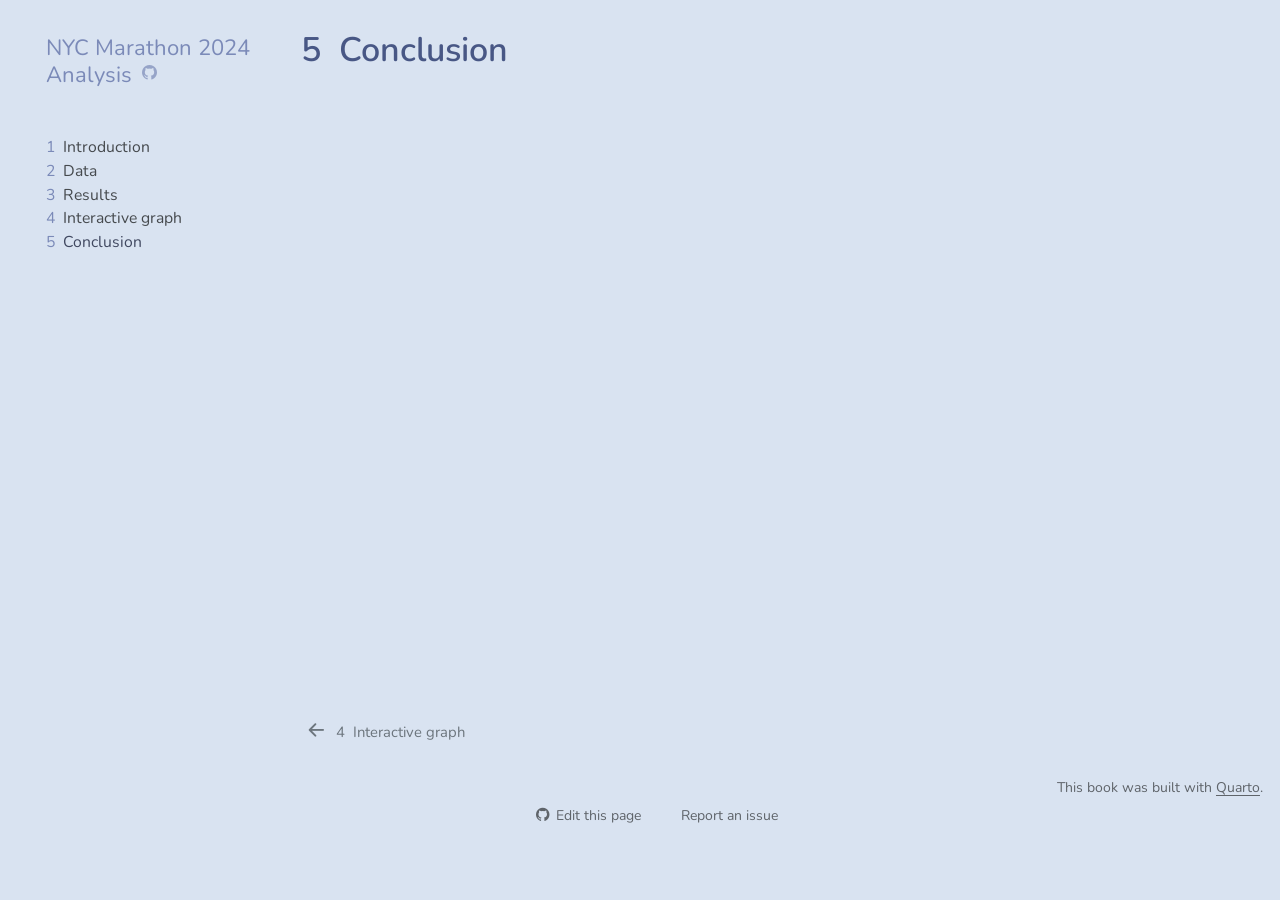
==== commit 33e2d465: "updates" ====
--- a/docs/conclusion.html
+++ b/docs/conclusion.html
@@ -2,12 +2,12 @@
 <html xmlns="http://www.w3.org/1999/xhtml" lang="en" xml:lang="en"><head>
 
 <meta charset="utf-8">
-<meta name="generator" content="quarto-1.5.57">
+<meta name="generator" content="quarto-1.4.555">
 
 <meta name="viewport" content="width=device-width, initial-scale=1.0, user-scalable=yes">
 
 
-<title>5&nbsp; Conclusion – NYC Marathon 2024 Analysis</title>
+<title>NYC Marathon 2024 Analysis - 5&nbsp; Conclusion</title>
 <style>
 code{white-space: pre-wrap;}
 span.smallcaps{font-variant: small-caps;}
@@ -77,13 +77,13 @@
   <header id="quarto-header" class="headroom fixed-top">
   <nav class="quarto-secondary-nav">
     <div class="container-fluid d-flex">
-      <button type="button" class="quarto-btn-toggle btn" data-bs-toggle="collapse" role="button" data-bs-target=".quarto-sidebar-collapse-item" aria-controls="quarto-sidebar" aria-expanded="false" aria-label="Toggle sidebar navigation" onclick="if (window.quartoToggleHeadroom) { window.quartoToggleHeadroom(); }">
+      <button type="button" class="quarto-btn-toggle btn" data-bs-toggle="collapse" data-bs-target=".quarto-sidebar-collapse-item" aria-controls="quarto-sidebar" aria-expanded="false" aria-label="Toggle sidebar navigation" onclick="if (window.quartoToggleHeadroom) { window.quartoToggleHeadroom(); }">
         <i class="bi bi-layout-text-sidebar-reverse"></i>
       </button>
         <nav class="quarto-page-breadcrumbs" aria-label="breadcrumb"><ol class="breadcrumb"><li class="breadcrumb-item"><a href="./conclusion.html"><span class="chapter-number">5</span>&nbsp; <span class="chapter-title">Conclusion</span></a></li></ol></nav>
-        <a class="flex-grow-1" role="navigation" data-bs-toggle="collapse" data-bs-target=".quarto-sidebar-collapse-item" aria-controls="quarto-sidebar" aria-expanded="false" aria-label="Toggle sidebar navigation" onclick="if (window.quartoToggleHeadroom) { window.quartoToggleHeadroom(); }">      
+        <a class="flex-grow-1" role="button" data-bs-toggle="collapse" data-bs-target=".quarto-sidebar-collapse-item" aria-controls="quarto-sidebar" aria-expanded="false" aria-label="Toggle sidebar navigation" onclick="if (window.quartoToggleHeadroom) { window.quartoToggleHeadroom(); }">      
         </a>
-      <button type="button" class="btn quarto-search-button" aria-label="Search" onclick="window.quartoOpenSearch();">
+      <button type="button" class="btn quarto-search-button" aria-label="" onclick="window.quartoOpenSearch();">
         <i class="bi bi-search"></i>
       </button>
     </div>
@@ -143,7 +143,7 @@
 </nav>
 <div id="quarto-sidebar-glass" class="quarto-sidebar-collapse-item" data-bs-toggle="collapse" data-bs-target=".quarto-sidebar-collapse-item"></div>
 <!-- margin-sidebar -->
-    <div id="quarto-margin-sidebar" class="sidebar margin-sidebar zindex-bottom">
+    <div id="quarto-margin-sidebar" class="sidebar margin-sidebar">
         
     </div>
 <!-- main -->
@@ -207,7 +207,18 @@
     }
     return false;
   }
-  const onCopySuccess = function(e) {
+  const clipboard = new window.ClipboardJS('.code-copy-button', {
+    text: function(trigger) {
+      const codeEl = trigger.previousElementSibling.cloneNode(true);
+      for (const childEl of codeEl.children) {
+        if (isCodeAnnotation(childEl)) {
+          childEl.remove();
+        }
+      }
+      return codeEl.innerText;
+    }
+  });
+  clipboard.on('success', function(e) {
     // button target
     const button = e.trigger;
     // don't keep focus
@@ -239,29 +250,7 @@
     }, 1000);
     // clear code selection
     e.clearSelection();
-  }
-  const getTextToCopy = function(trigger) {
-      const codeEl = trigger.previousElementSibling.cloneNode(true);
-      for (const childEl of codeEl.children) {
-        if (isCodeAnnotation(childEl)) {
-          childEl.remove();
-        }
-      }
-      return codeEl.innerText;
-  }
-  const clipboard = new window.ClipboardJS('.code-copy-button:not([data-in-quarto-modal])', {
-    text: getTextToCopy
   });
-  clipboard.on('success', onCopySuccess);
-  if (window.document.getElementById('quarto-embedded-source-code-modal')) {
-    // For code content inside modals, clipBoardJS needs to be initialized with a container option
-    // TODO: Check when it could be a function (https://github.com/zenorocha/clipboard.js/issues/860)
-    const clipboardModal = new window.ClipboardJS('.code-copy-button[data-in-quarto-modal]', {
-      text: getTextToCopy,
-      container: window.document.getElementById('quarto-embedded-source-code-modal')
-    });
-    clipboardModal.on('success', onCopySuccess);
-  }
     var localhostRegex = new RegExp(/^(?:http|https):\/\/localhost\:?[0-9]*\//);
     var mailtoRegex = new RegExp(/^mailto:/);
       var filterRegex = new RegExp('/' + window.location.host + '/');
@@ -269,7 +258,7 @@
         return filterRegex.test(href) || localhostRegex.test(href) || mailtoRegex.test(href);
     }
     // Inspect non-navigation links and adorn them if external
- 	var links = window.document.querySelectorAll('a[href]:not(.nav-link):not(.navbar-brand):not(.toc-action):not(.sidebar-link):not(.sidebar-item-toggle):not(.pagination-link):not(.no-external):not([aria-hidden]):not(.dropdown-item):not(.quarto-navigation-tool):not(.about-link)');
+ 	var links = window.document.querySelectorAll('a[href]:not(.nav-link):not(.navbar-brand):not(.toc-action):not(.sidebar-link):not(.sidebar-item-toggle):not(.pagination-link):not(.no-external):not([aria-hidden]):not(.dropdown-item):not(.quarto-navigation-tool)');
     for (var i=0; i<links.length; i++) {
       const link = links[i];
       if (!isInternal(link.href)) {
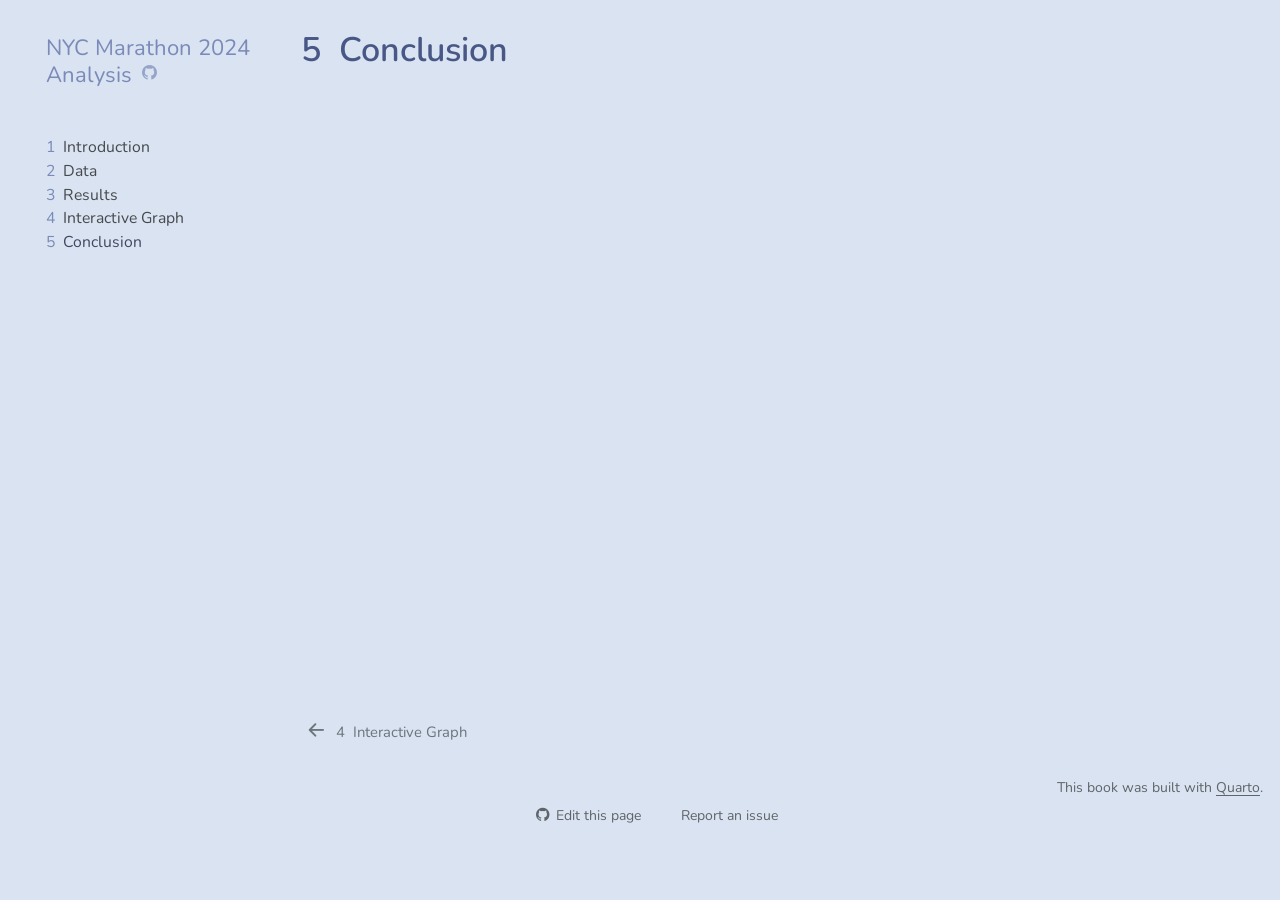
==== commit 9b3434e7: "updating" ====
--- a/docs/conclusion.html
+++ b/docs/conclusion.html
@@ -129,7 +129,7 @@
         <li class="sidebar-item">
   <div class="sidebar-item-container"> 
   <a href="./d3graph.html" class="sidebar-item-text sidebar-link">
- <span class="menu-text"><span class="chapter-number">4</span>&nbsp; <span class="chapter-title">Interactive graph</span></span></a>
+ <span class="menu-text"><span class="chapter-number">4</span>&nbsp; <span class="chapter-title">Interactive Graph</span></span></a>
   </div>
 </li>
         <li class="sidebar-item">
@@ -583,8 +583,8 @@
 </script>
 <nav class="page-navigation">
   <div class="nav-page nav-page-previous">
-      <a href="./d3graph.html" class="pagination-link" aria-label="Interactive graph">
-        <i class="bi bi-arrow-left-short"></i> <span class="nav-page-text"><span class="chapter-number">4</span>&nbsp; <span class="chapter-title">Interactive graph</span></span>
+      <a href="./d3graph.html" class="pagination-link" aria-label="Interactive Graph">
+        <i class="bi bi-arrow-left-short"></i> <span class="nav-page-text"><span class="chapter-number">4</span>&nbsp; <span class="chapter-title">Interactive Graph</span></span>
       </a>          
   </div>
   <div class="nav-page nav-page-next">
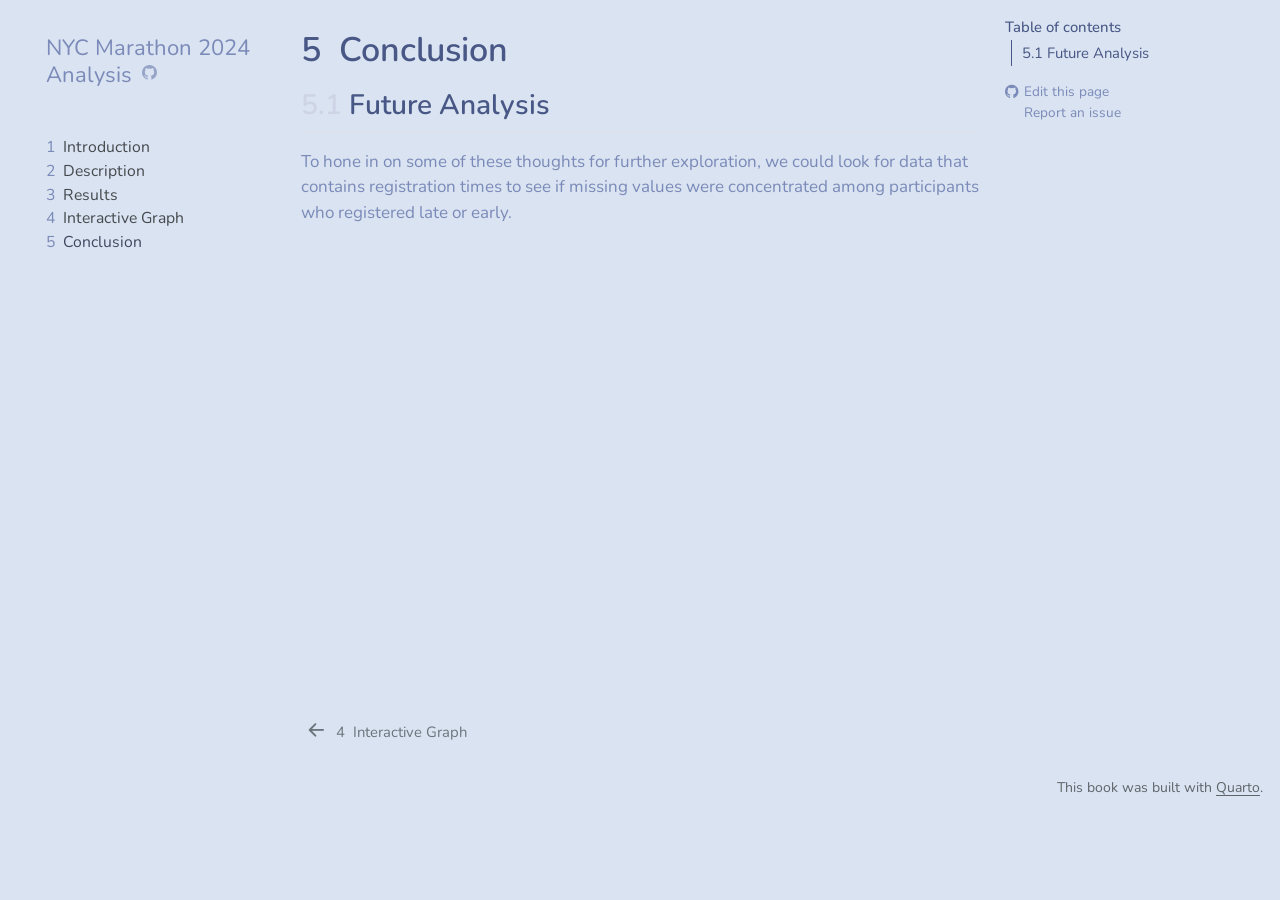
==== commit 3617a0e7: "sara's updates" ====
--- a/docs/conclusion.html
+++ b/docs/conclusion.html
@@ -117,7 +117,7 @@
         <li class="sidebar-item">
   <div class="sidebar-item-container"> 
   <a href="./data.html" class="sidebar-item-text sidebar-link">
- <span class="menu-text"><span class="chapter-number">2</span>&nbsp; <span class="chapter-title">Data</span></span></a>
+ <span class="menu-text"><span class="chapter-number">2</span>&nbsp; <span class="chapter-title">Description</span></span></a>
   </div>
 </li>
         <li class="sidebar-item">
@@ -144,7 +144,13 @@
 <div id="quarto-sidebar-glass" class="quarto-sidebar-collapse-item" data-bs-toggle="collapse" data-bs-target=".quarto-sidebar-collapse-item"></div>
 <!-- margin-sidebar -->
     <div id="quarto-margin-sidebar" class="sidebar margin-sidebar">
-        
+        <nav id="TOC" role="doc-toc" class="toc-active">
+    <h2 id="toc-title">Table of contents</h2>
+   
+  <ul>
+  <li><a href="#future-analysis" id="toc-future-analysis" class="nav-link active" data-scroll-target="#future-analysis"><span class="header-section-number">5.1</span> Future Analysis</a></li>
+  </ul>
+<div class="toc-actions"><ul><li><a href="https://github.com/agomezlloret/edav_final_proj.git/edit/main/conclusion.qmd" class="toc-action"><i class="bi bi-github"></i>Edit this page</a></li><li><a href="https://github.com/agomezlloret/edav_final_proj.git/issues/new" class="toc-action"><i class="bi empty"></i>Report an issue</a></li></ul></div></nav>
     </div>
 <!-- main -->
 <main class="content" id="quarto-document-content">
@@ -168,8 +174,12 @@
 </header>
 
 
-
-
+<section id="future-analysis" class="level2" data-number="5.1">
+<h2 data-number="5.1" class="anchored" data-anchor-id="future-analysis"><span class="header-section-number">5.1</span> Future Analysis</h2>
+<p>To hone in on some of these thoughts for further exploration, we could look for data that contains registration times to see if missing values were concentrated among participants who registered late or early.</p>
+
+
+</section>
 
 </main> <!-- /main -->
 <script id="quarto-html-after-body" type="application/javascript">
@@ -598,7 +608,7 @@
     </div>   
     <div class="nav-footer-center">
       &nbsp;
-    <div class="toc-actions"><ul><li><a href="https://github.com/agomezlloret/edav_final_proj.git/edit/main/conclusion.qmd" class="toc-action"><i class="bi bi-github"></i>Edit this page</a></li><li><a href="https://github.com/agomezlloret/edav_final_proj.git/issues/new" class="toc-action"><i class="bi empty"></i>Report an issue</a></li></ul></div></div>
+    <div class="toc-actions d-sm-block d-md-none"><ul><li><a href="https://github.com/agomezlloret/edav_final_proj.git/edit/main/conclusion.qmd" class="toc-action"><i class="bi bi-github"></i>Edit this page</a></li><li><a href="https://github.com/agomezlloret/edav_final_proj.git/issues/new" class="toc-action"><i class="bi empty"></i>Report an issue</a></li></ul></div></div>
     <div class="nav-footer-right">
 <p>This book was built with <a href="https://quarto.org/">Quarto</a>.</p>
 </div>
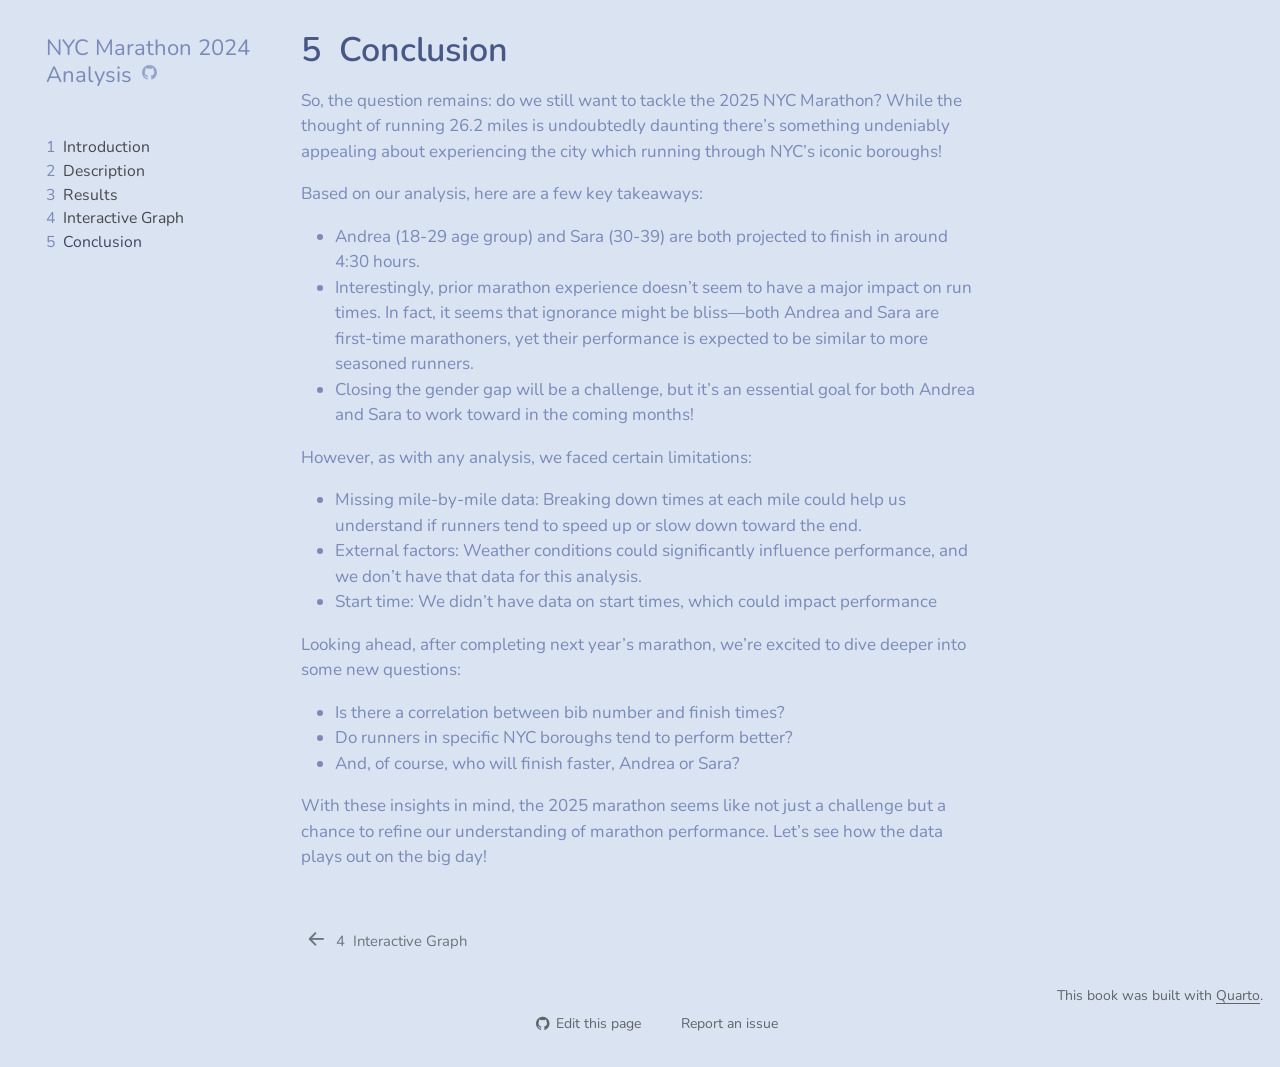
==== commit 68fc8b0e: "updates on interactive graph and conclusion" ====
--- a/docs/conclusion.html
+++ b/docs/conclusion.html
@@ -144,13 +144,7 @@
 <div id="quarto-sidebar-glass" class="quarto-sidebar-collapse-item" data-bs-toggle="collapse" data-bs-target=".quarto-sidebar-collapse-item"></div>
 <!-- margin-sidebar -->
     <div id="quarto-margin-sidebar" class="sidebar margin-sidebar">
-        <nav id="TOC" role="doc-toc" class="toc-active">
-    <h2 id="toc-title">Table of contents</h2>
-   
-  <ul>
-  <li><a href="#future-analysis" id="toc-future-analysis" class="nav-link active" data-scroll-target="#future-analysis"><span class="header-section-number">5.1</span> Future Analysis</a></li>
-  </ul>
-<div class="toc-actions"><ul><li><a href="https://github.com/agomezlloret/edav_final_proj.git/edit/main/conclusion.qmd" class="toc-action"><i class="bi bi-github"></i>Edit this page</a></li><li><a href="https://github.com/agomezlloret/edav_final_proj.git/issues/new" class="toc-action"><i class="bi empty"></i>Report an issue</a></li></ul></div></nav>
+        
     </div>
 <!-- main -->
 <main class="content" id="quarto-document-content">
@@ -174,12 +168,28 @@
 </header>
 
 
-<section id="future-analysis" class="level2" data-number="5.1">
-<h2 data-number="5.1" class="anchored" data-anchor-id="future-analysis"><span class="header-section-number">5.1</span> Future Analysis</h2>
-<p>To hone in on some of these thoughts for further exploration, we could look for data that contains registration times to see if missing values were concentrated among participants who registered late or early.</p>
-
-
-</section>
+<p>So, the question remains: do we still want to tackle the 2025 NYC Marathon? While the thought of running 26.2 miles is undoubtedly daunting there’s something undeniably appealing about experiencing the city which running through NYC’s iconic boroughs!</p>
+<p>Based on our analysis, here are a few key takeaways:</p>
+<ul>
+<li>Andrea (18-29 age group) and Sara (30-39) are both projected to finish in around 4:30 hours.</li>
+<li>Interestingly, prior marathon experience doesn’t seem to have a major impact on run times. In fact, it seems that ignorance might be bliss—both Andrea and Sara are first-time marathoners, yet their performance is expected to be similar to more seasoned runners.</li>
+<li>Closing the gender gap will be a challenge, but it’s an essential goal for both Andrea and Sara to work toward in the coming months!</li>
+</ul>
+<p>However, as with any analysis, we faced certain limitations:</p>
+<ul>
+<li>Missing mile-by-mile data: Breaking down times at each mile could help us understand if runners tend to speed up or slow down toward the end.</li>
+<li>External factors: Weather conditions could significantly influence performance, and we don’t have that data for this analysis.</li>
+<li>Start time: We didn’t have data on start times, which could impact performance</li>
+</ul>
+<p>Looking ahead, after completing next year’s marathon, we’re excited to dive deeper into some new questions:</p>
+<ul>
+<li>Is there a correlation between bib number and finish times?</li>
+<li>Do runners in specific NYC boroughs tend to perform better?</li>
+<li>And, of course, who will finish faster, Andrea or Sara?</li>
+</ul>
+<p>With these insights in mind, the 2025 marathon seems like not just a challenge but a chance to refine our understanding of marathon performance. Let’s see how the data plays out on the big day!</p>
+
+
 
 </main> <!-- /main -->
 <script id="quarto-html-after-body" type="application/javascript">
@@ -608,7 +618,7 @@
     </div>   
     <div class="nav-footer-center">
       &nbsp;
-    <div class="toc-actions d-sm-block d-md-none"><ul><li><a href="https://github.com/agomezlloret/edav_final_proj.git/edit/main/conclusion.qmd" class="toc-action"><i class="bi bi-github"></i>Edit this page</a></li><li><a href="https://github.com/agomezlloret/edav_final_proj.git/issues/new" class="toc-action"><i class="bi empty"></i>Report an issue</a></li></ul></div></div>
+    <div class="toc-actions"><ul><li><a href="https://github.com/agomezlloret/edav_final_proj.git/edit/main/conclusion.qmd" class="toc-action"><i class="bi bi-github"></i>Edit this page</a></li><li><a href="https://github.com/agomezlloret/edav_final_proj.git/issues/new" class="toc-action"><i class="bi empty"></i>Report an issue</a></li></ul></div></div>
     <div class="nav-footer-right">
 <p>This book was built with <a href="https://quarto.org/">Quarto</a>.</p>
 </div>
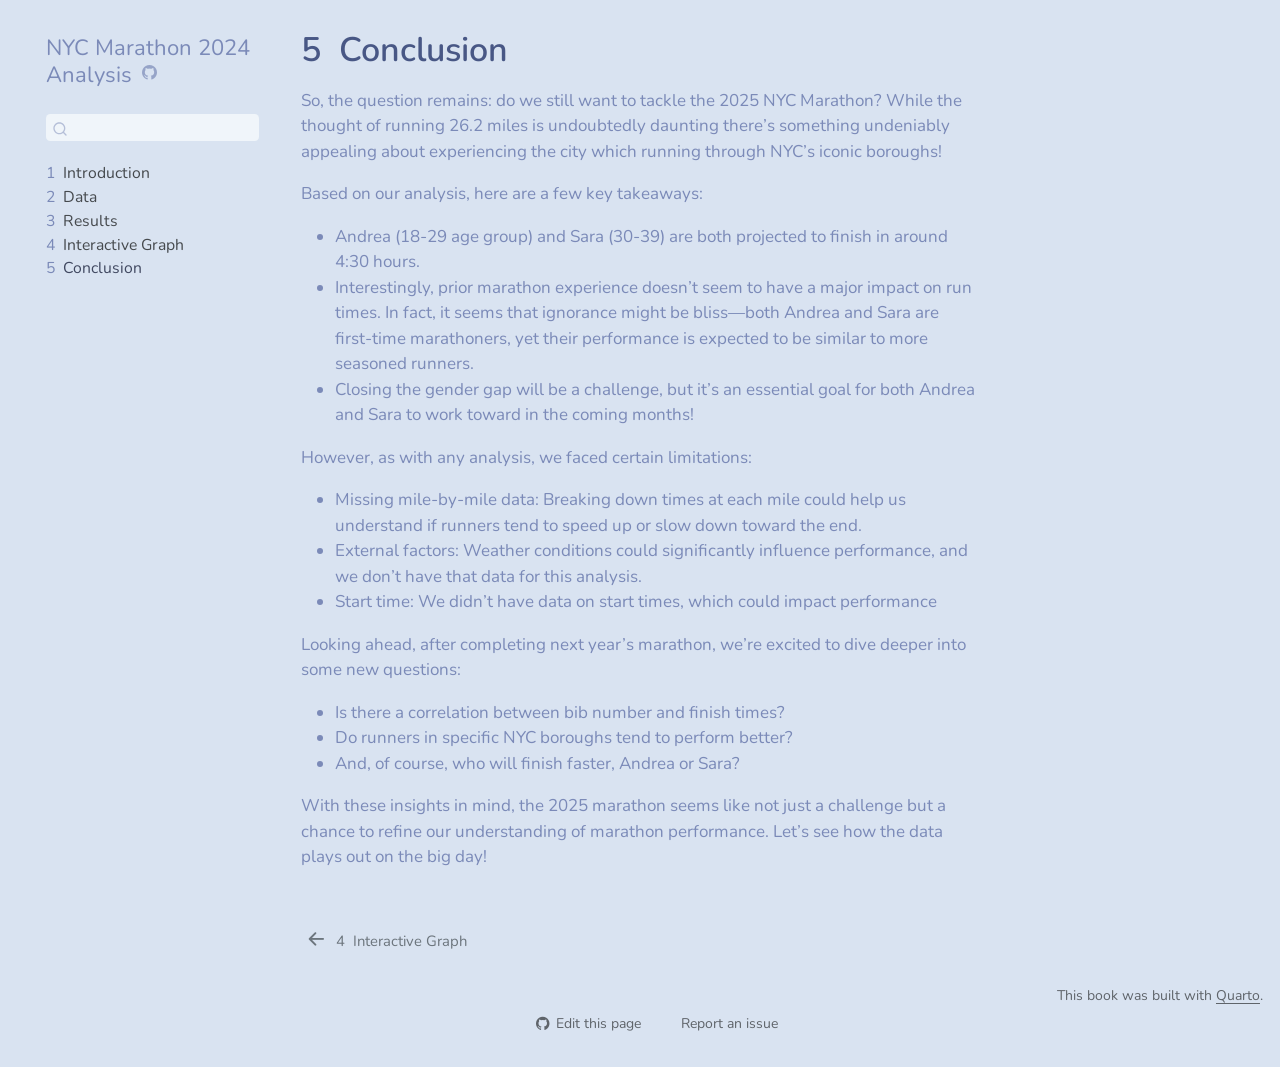
==== commit 8d79e705: "commit from Sara" ====
--- a/docs/conclusion.html
+++ b/docs/conclusion.html
@@ -2,12 +2,12 @@
 <html xmlns="http://www.w3.org/1999/xhtml" lang="en" xml:lang="en"><head>
 
 <meta charset="utf-8">
-<meta name="generator" content="quarto-1.4.555">
+<meta name="generator" content="quarto-1.5.57">
 
 <meta name="viewport" content="width=device-width, initial-scale=1.0, user-scalable=yes">
 
 
-<title>NYC Marathon 2024 Analysis - 5&nbsp; Conclusion</title>
+<title>5&nbsp; Conclusion – NYC Marathon 2024 Analysis</title>
 <style>
 code{white-space: pre-wrap;}
 span.smallcaps{font-variant: small-caps;}
@@ -77,13 +77,13 @@
   <header id="quarto-header" class="headroom fixed-top">
   <nav class="quarto-secondary-nav">
     <div class="container-fluid d-flex">
-      <button type="button" class="quarto-btn-toggle btn" data-bs-toggle="collapse" data-bs-target=".quarto-sidebar-collapse-item" aria-controls="quarto-sidebar" aria-expanded="false" aria-label="Toggle sidebar navigation" onclick="if (window.quartoToggleHeadroom) { window.quartoToggleHeadroom(); }">
+      <button type="button" class="quarto-btn-toggle btn" data-bs-toggle="collapse" role="button" data-bs-target=".quarto-sidebar-collapse-item" aria-controls="quarto-sidebar" aria-expanded="false" aria-label="Toggle sidebar navigation" onclick="if (window.quartoToggleHeadroom) { window.quartoToggleHeadroom(); }">
         <i class="bi bi-layout-text-sidebar-reverse"></i>
       </button>
         <nav class="quarto-page-breadcrumbs" aria-label="breadcrumb"><ol class="breadcrumb"><li class="breadcrumb-item"><a href="./conclusion.html"><span class="chapter-number">5</span>&nbsp; <span class="chapter-title">Conclusion</span></a></li></ol></nav>
-        <a class="flex-grow-1" role="button" data-bs-toggle="collapse" data-bs-target=".quarto-sidebar-collapse-item" aria-controls="quarto-sidebar" aria-expanded="false" aria-label="Toggle sidebar navigation" onclick="if (window.quartoToggleHeadroom) { window.quartoToggleHeadroom(); }">      
+        <a class="flex-grow-1" role="navigation" data-bs-toggle="collapse" data-bs-target=".quarto-sidebar-collapse-item" aria-controls="quarto-sidebar" aria-expanded="false" aria-label="Toggle sidebar navigation" onclick="if (window.quartoToggleHeadroom) { window.quartoToggleHeadroom(); }">      
         </a>
-      <button type="button" class="btn quarto-search-button" aria-label="" onclick="window.quartoOpenSearch();">
+      <button type="button" class="btn quarto-search-button" aria-label="Search" onclick="window.quartoOpenSearch();">
         <i class="bi bi-search"></i>
       </button>
     </div>
@@ -117,7 +117,7 @@
         <li class="sidebar-item">
   <div class="sidebar-item-container"> 
   <a href="./data.html" class="sidebar-item-text sidebar-link">
- <span class="menu-text"><span class="chapter-number">2</span>&nbsp; <span class="chapter-title">Description</span></span></a>
+ <span class="menu-text"><span class="chapter-number">2</span>&nbsp; <span class="chapter-title">Data</span></span></a>
   </div>
 </li>
         <li class="sidebar-item">
@@ -143,7 +143,7 @@
 </nav>
 <div id="quarto-sidebar-glass" class="quarto-sidebar-collapse-item" data-bs-toggle="collapse" data-bs-target=".quarto-sidebar-collapse-item"></div>
 <!-- margin-sidebar -->
-    <div id="quarto-margin-sidebar" class="sidebar margin-sidebar">
+    <div id="quarto-margin-sidebar" class="sidebar margin-sidebar zindex-bottom">
         
     </div>
 <!-- main -->
@@ -227,18 +227,7 @@
     }
     return false;
   }
-  const clipboard = new window.ClipboardJS('.code-copy-button', {
-    text: function(trigger) {
-      const codeEl = trigger.previousElementSibling.cloneNode(true);
-      for (const childEl of codeEl.children) {
-        if (isCodeAnnotation(childEl)) {
-          childEl.remove();
-        }
-      }
-      return codeEl.innerText;
-    }
-  });
-  clipboard.on('success', function(e) {
+  const onCopySuccess = function(e) {
     // button target
     const button = e.trigger;
     // don't keep focus
@@ -270,7 +259,29 @@
     }, 1000);
     // clear code selection
     e.clearSelection();
+  }
+  const getTextToCopy = function(trigger) {
+      const codeEl = trigger.previousElementSibling.cloneNode(true);
+      for (const childEl of codeEl.children) {
+        if (isCodeAnnotation(childEl)) {
+          childEl.remove();
+        }
+      }
+      return codeEl.innerText;
+  }
+  const clipboard = new window.ClipboardJS('.code-copy-button:not([data-in-quarto-modal])', {
+    text: getTextToCopy
   });
+  clipboard.on('success', onCopySuccess);
+  if (window.document.getElementById('quarto-embedded-source-code-modal')) {
+    // For code content inside modals, clipBoardJS needs to be initialized with a container option
+    // TODO: Check when it could be a function (https://github.com/zenorocha/clipboard.js/issues/860)
+    const clipboardModal = new window.ClipboardJS('.code-copy-button[data-in-quarto-modal]', {
+      text: getTextToCopy,
+      container: window.document.getElementById('quarto-embedded-source-code-modal')
+    });
+    clipboardModal.on('success', onCopySuccess);
+  }
     var localhostRegex = new RegExp(/^(?:http|https):\/\/localhost\:?[0-9]*\//);
     var mailtoRegex = new RegExp(/^mailto:/);
       var filterRegex = new RegExp('/' + window.location.host + '/');
@@ -278,7 +289,7 @@
         return filterRegex.test(href) || localhostRegex.test(href) || mailtoRegex.test(href);
     }
     // Inspect non-navigation links and adorn them if external
- 	var links = window.document.querySelectorAll('a[href]:not(.nav-link):not(.navbar-brand):not(.toc-action):not(.sidebar-link):not(.sidebar-item-toggle):not(.pagination-link):not(.no-external):not([aria-hidden]):not(.dropdown-item):not(.quarto-navigation-tool)');
+ 	var links = window.document.querySelectorAll('a[href]:not(.nav-link):not(.navbar-brand):not(.toc-action):not(.sidebar-link):not(.sidebar-item-toggle):not(.pagination-link):not(.no-external):not([aria-hidden]):not(.dropdown-item):not(.quarto-navigation-tool):not(.about-link)');
     for (var i=0; i<links.length; i++) {
       const link = links[i];
       if (!isInternal(link.href)) {
--- a/docs/site_libs/quarto-html/quarto-syntax-highlighting.css
+++ b/docs/site_libs/quarto-html/quarto-syntax-highlighting.css
@@ -0,0 +1,205 @@
+/* quarto syntax highlight colors */
+:root {
+  --quarto-hl-ot-color: #003B4F;
+  --quarto-hl-at-color: #657422;
+  --quarto-hl-ss-color: #20794D;
+  --quarto-hl-an-color: #5E5E5E;
+  --quarto-hl-fu-color: #4758AB;
+  --quarto-hl-st-color: #20794D;
+  --quarto-hl-cf-color: #003B4F;
+  --quarto-hl-op-color: #5E5E5E;
+  --quarto-hl-er-color: #AD0000;
+  --quarto-hl-bn-color: #AD0000;
+  --quarto-hl-al-color: #AD0000;
+  --quarto-hl-va-color: #111111;
+  --quarto-hl-bu-color: inherit;
+  --quarto-hl-ex-color: inherit;
+  --quarto-hl-pp-color: #AD0000;
+  --quarto-hl-in-color: #5E5E5E;
+  --quarto-hl-vs-color: #20794D;
+  --quarto-hl-wa-color: #5E5E5E;
+  --quarto-hl-do-color: #5E5E5E;
+  --quarto-hl-im-color: #00769E;
+  --quarto-hl-ch-color: #20794D;
+  --quarto-hl-dt-color: #AD0000;
+  --quarto-hl-fl-color: #AD0000;
+  --quarto-hl-co-color: #5E5E5E;
+  --quarto-hl-cv-color: #5E5E5E;
+  --quarto-hl-cn-color: #8f5902;
+  --quarto-hl-sc-color: #5E5E5E;
+  --quarto-hl-dv-color: #AD0000;
+  --quarto-hl-kw-color: #003B4F;
+}
+
+/* other quarto variables */
+:root {
+  --quarto-font-monospace: SFMono-Regular, Menlo, Monaco, Consolas, "Liberation Mono", "Courier New", monospace;
+}
+
+pre > code.sourceCode > span {
+  color: #003B4F;
+}
+
+code span {
+  color: #003B4F;
+}
+
+code.sourceCode > span {
+  color: #003B4F;
+}
+
+div.sourceCode,
+div.sourceCode pre.sourceCode {
+  color: #003B4F;
+}
+
+code span.ot {
+  color: #003B4F;
+  font-style: inherit;
+}
+
+code span.at {
+  color: #657422;
+  font-style: inherit;
+}
+
+code span.ss {
+  color: #20794D;
+  font-style: inherit;
+}
+
+code span.an {
+  color: #5E5E5E;
+  font-style: inherit;
+}
+
+code span.fu {
+  color: #4758AB;
+  font-style: inherit;
+}
+
+code span.st {
+  color: #20794D;
+  font-style: inherit;
+}
+
+code span.cf {
+  color: #003B4F;
+  font-weight: bold;
+  font-style: inherit;
+}
+
+code span.op {
+  color: #5E5E5E;
+  font-style: inherit;
+}
+
+code span.er {
+  color: #AD0000;
+  font-style: inherit;
+}
+
+code span.bn {
+  color: #AD0000;
+  font-style: inherit;
+}
+
+code span.al {
+  color: #AD0000;
+  font-style: inherit;
+}
+
+code span.va {
+  color: #111111;
+  font-style: inherit;
+}
+
+code span.bu {
+  font-style: inherit;
+}
+
+code span.ex {
+  font-style: inherit;
+}
+
+code span.pp {
+  color: #AD0000;
+  font-style: inherit;
+}
+
+code span.in {
+  color: #5E5E5E;
+  font-style: inherit;
+}
+
+code span.vs {
+  color: #20794D;
+  font-style: inherit;
+}
+
+code span.wa {
+  color: #5E5E5E;
+  font-style: italic;
+}
+
+code span.do {
+  color: #5E5E5E;
+  font-style: italic;
+}
+
+code span.im {
+  color: #00769E;
+  font-style: inherit;
+}
+
+code span.ch {
+  color: #20794D;
+  font-style: inherit;
+}
+
+code span.dt {
+  color: #AD0000;
+  font-style: inherit;
+}
+
+code span.fl {
+  color: #AD0000;
+  font-style: inherit;
+}
+
+code span.co {
+  color: #5E5E5E;
+  font-style: inherit;
+}
+
+code span.cv {
+  color: #5E5E5E;
+  font-style: italic;
+}
+
+code span.cn {
+  color: #8f5902;
+  font-style: inherit;
+}
+
+code span.sc {
+  color: #5E5E5E;
+  font-style: inherit;
+}
+
+code span.dv {
+  color: #AD0000;
+  font-style: inherit;
+}
+
+code span.kw {
+  color: #003B4F;
+  font-weight: bold;
+  font-style: inherit;
+}
+
+.prevent-inlining {
+  content: "</";
+}
+
+/*# sourceMappingURL=debc5d5d77c3f9108843748ff7464032.css.map */
